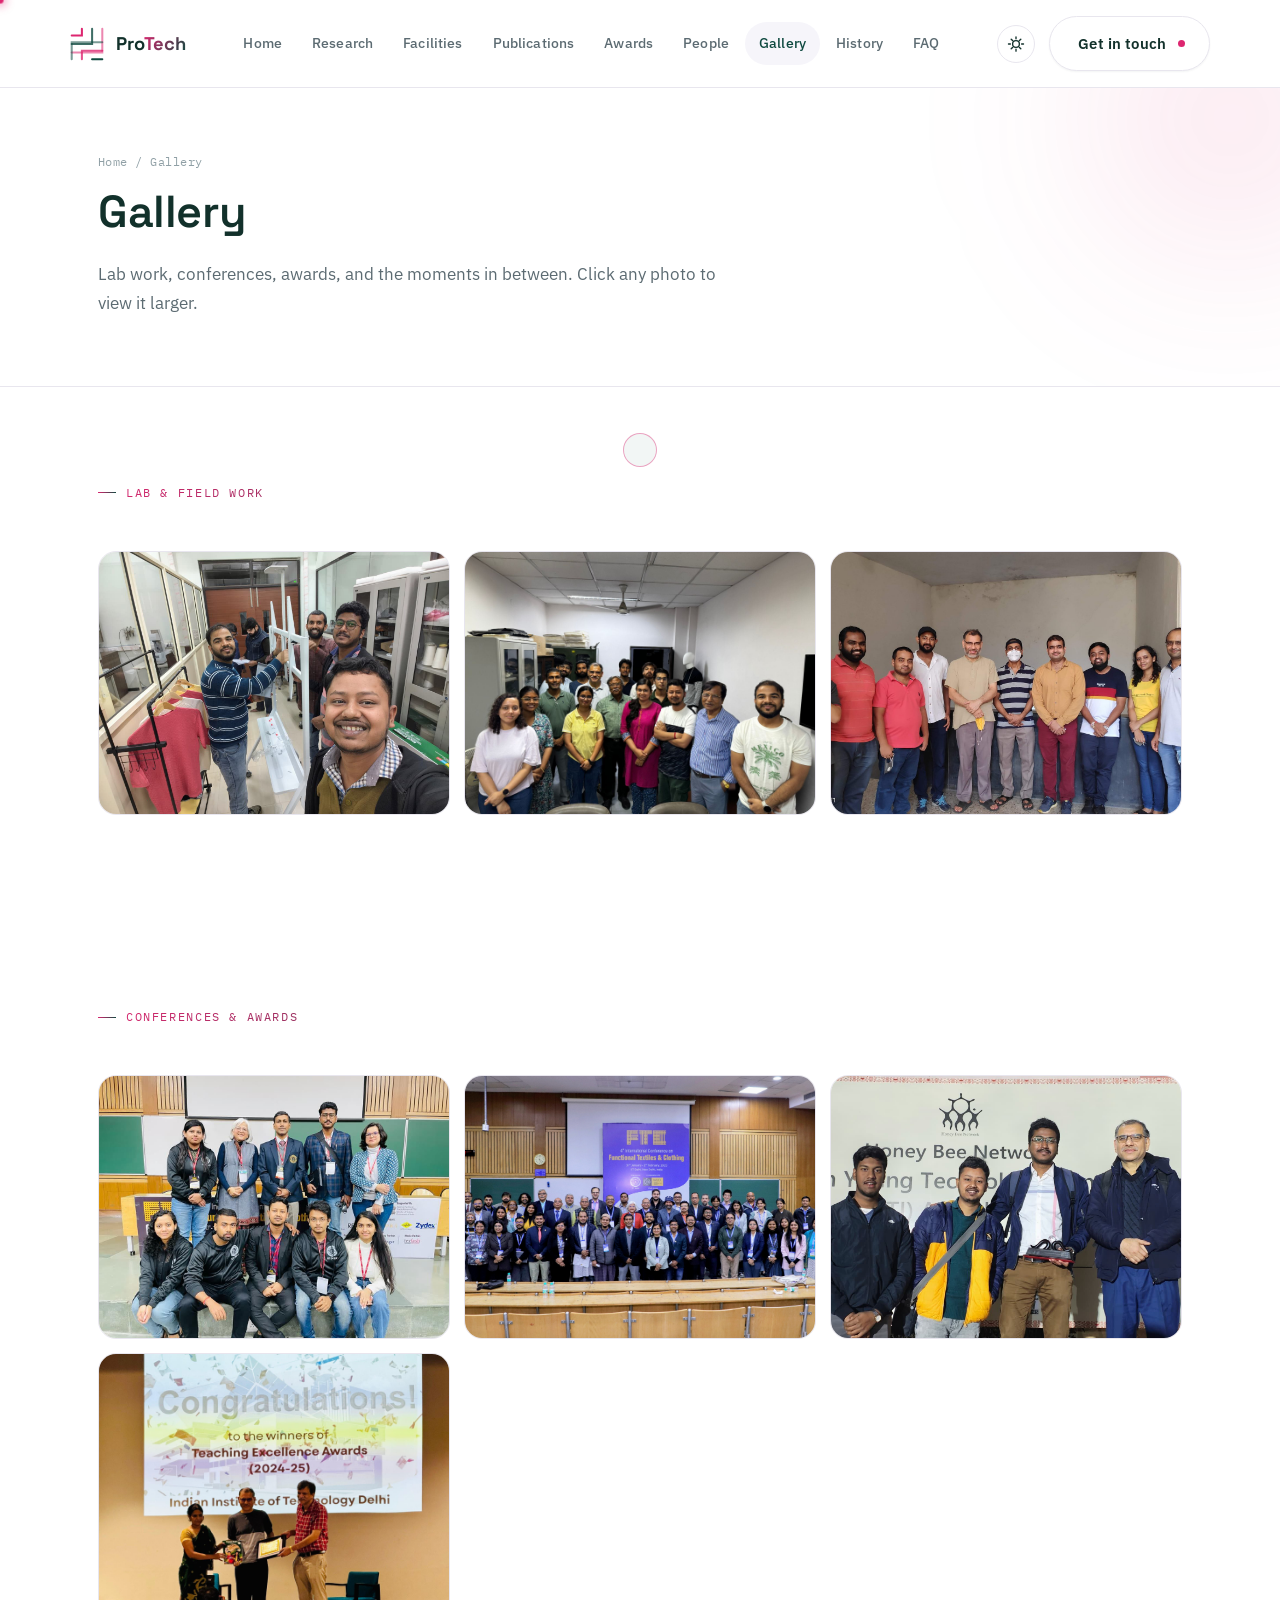
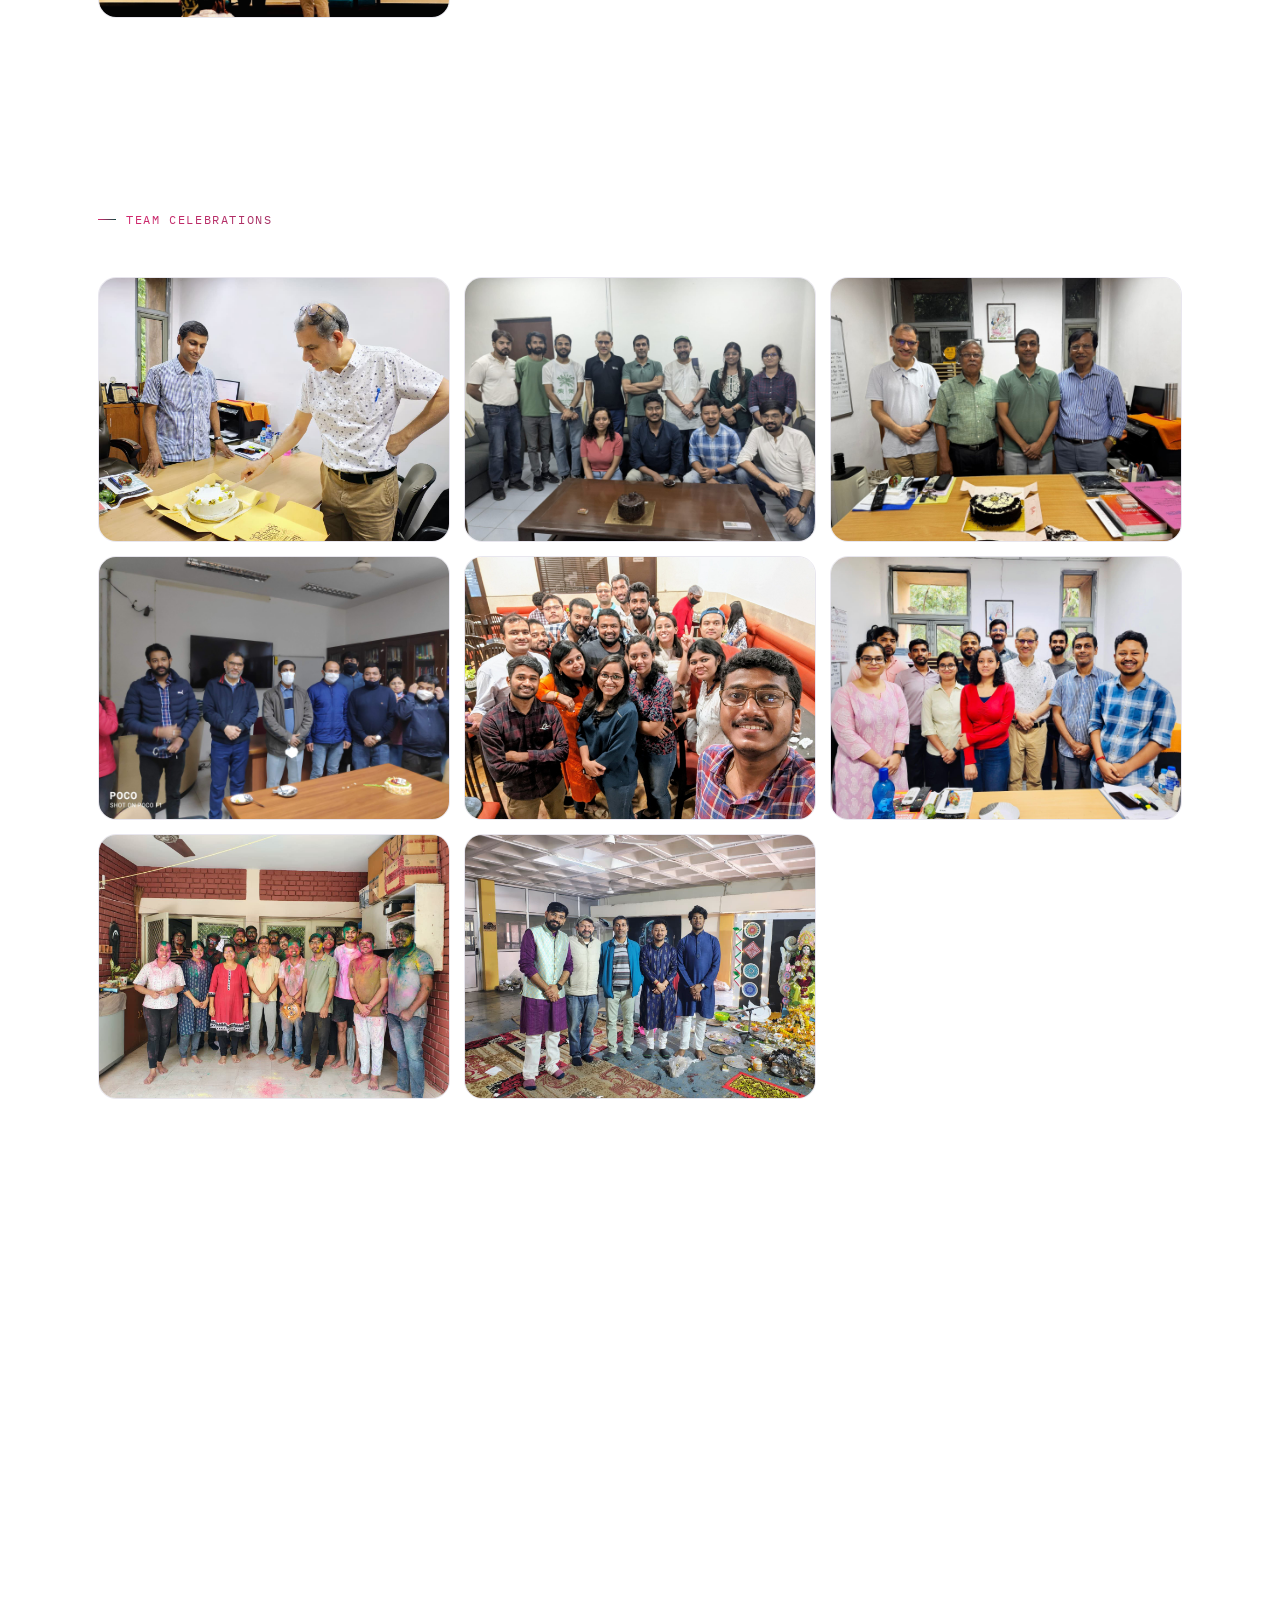
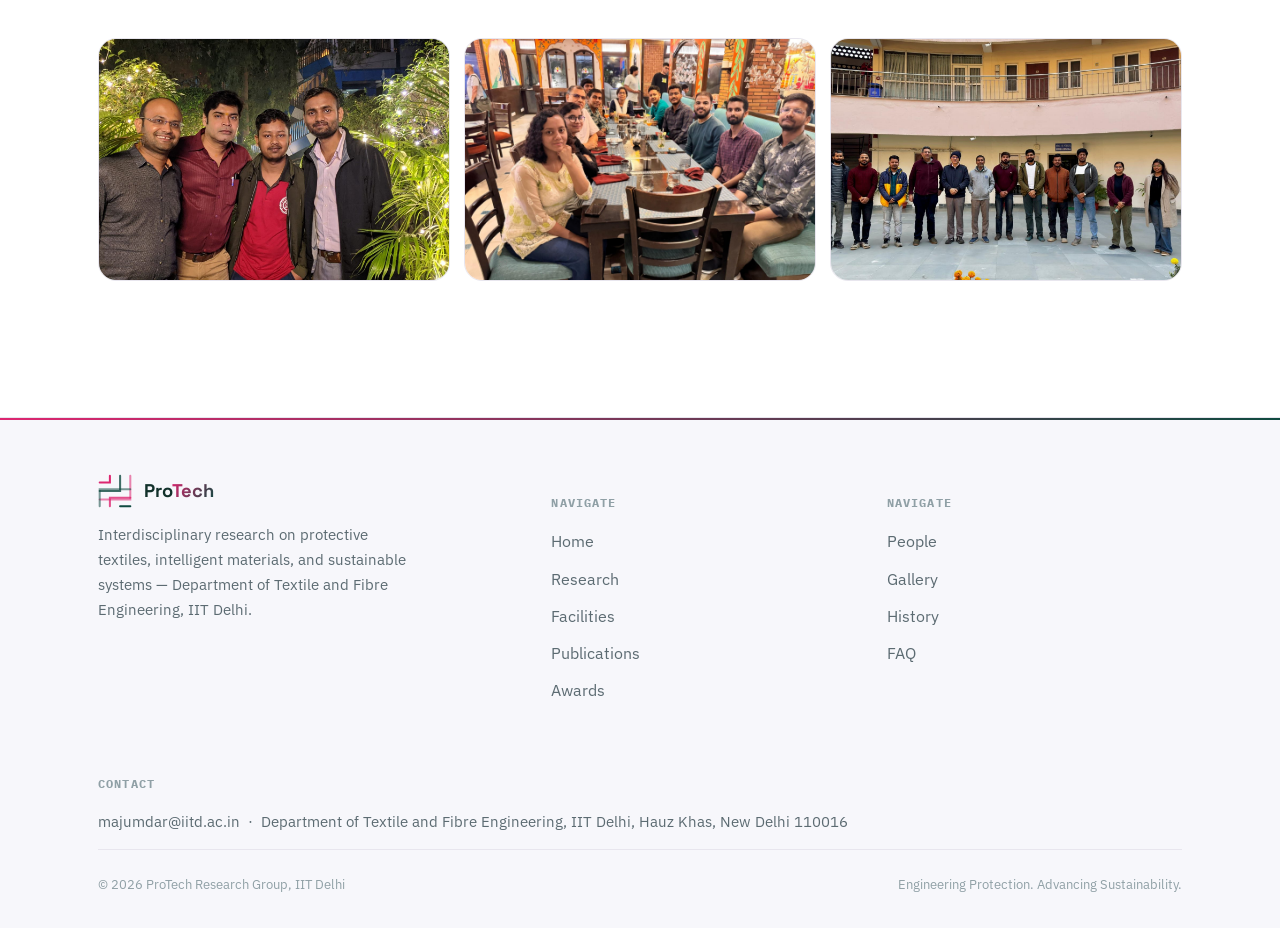
==== gallery.html @ e409298d "Add files via upload" ====
<!doctype html>
<html lang="en">
<head>
<meta charset="UTF-8">
<script>(function(){try{var t=localStorage.getItem("protech-theme")||"light";document.documentElement.setAttribute("data-theme",t);}catch(e){document.documentElement.setAttribute("data-theme","light");}})();</script>
<meta name="viewport" content="width=device-width, initial-scale=1.0">
<title>Gallery — ProTech | IIT Delhi</title>
<meta name="description" content="Photo gallery of the ProTech research group at IIT Delhi.">
<link rel="stylesheet" href="styles.css">
</head>
<body data-page="gallery">

<header class="site" id="site-header"></header>

<section class="page-hero">
  <div class="container">
    <div class="crumb"><a href="index.html">Home</a> / Gallery</div>
    <h1>Gallery</h1>
    <p>Lab work, conferences, awards, and the moments in between. Click any photo to view it larger.</p>
  </div>
</section>

<section>
  <div class="container">
    <div class="section-head"><div class="eyebrow">Lab &amp; field work</div></div>
    <div class="gallery-grid">
      <div class="media"><img src="images/gallery/lab-equipment-setup.jpg" alt="Group members setting up testing equipment in the lab"></div>
      <div class="media"><img src="images/gallery/lab-team-photo.jpg" alt="Team group photo in the lab, with a mannequin in the background"></div>
      <div class="media"><img src="images/gallery/lab-ppe-group.jpg" alt="Group photo wearing masks during a facility visit"></div>
    </div>
  </div>
</section>

<section class="on-canvas">
  <div class="container">
    <div class="section-head"><div class="eyebrow on-canvas">Conferences &amp; awards</div></div>
    <div class="gallery-grid">
      <div class="media"><img src="images/gallery/conference-group-1.jpg" alt="Group photo at an international textile conference"></div>
      <div class="media"><img src="images/gallery/FTC-2025-group.jpg" alt="Group photo at an FTC 2025 conference"></div>
      <div class="media"><img src="images/gallery/gyti-honeybee-award.jpg" alt="Team receiving the GYTI award at the Honey Bee Network ceremony"></div>
      <div class="media"><img src="images/gallery/teaching-excellence-award.jpg" alt="Prof. Majumdar receiving the IIT Delhi Teaching Excellence Award 2024-25"></div>
    </div>
  </div>
</section>

<section>
  <div class="container">
    <div class="section-head"><div class="eyebrow">Team celebrations</div></div>
    <div class="gallery-grid">
      <div class="media"><img src="images/gallery/cake-celebration-office-1.jpg" alt="Cake celebration in Prof. Majumdar's office"></div>
      <div class="media"><img src="images/gallery/cake-celebration-lounge.jpg" alt="Team cake celebration in the common room"></div>
      <div class="media"><img src="images/gallery/cake-celebration-senior-faculty.jpg" alt="Cake celebration with senior faculty"></div>
      <div class="media"><img src="images/gallery/celebration-masked-1.jpg" alt="Team celebration, group photo"></div>
      <div class="media"><img src="images/gallery/team-celebration-lounge-2.jpg" alt="Team group photo celebration"></div>
      <div class="media"><img src="images/gallery/team-office-group.jpg" alt="Team group photo in the office"></div>
      <div class="media"><img src="images/gallery/holi-celebration.jpg" alt="Team celebrating Holi together, covered in colours"></div>
      <div class="media"><img src="images/gallery/durga-puja-celebration.jpg" alt="Team at a Durga Puja celebration"></div>
    </div>
  </div>
</section>

<section class="on-canvas">
  <div class="container">
    <div class="section-head"><div class="eyebrow on-canvas">Outings &amp; team meals</div></div>
    <div class="gallery-grid">
      <div class="media"><img src="images/gallery/team-lunch-1.jpg" alt="Team lunch outing"></div>
      <div class="media"><img src="images/gallery/team-meal-guesthouse.jpg" alt="Team meal at a guesthouse dining hall"></div>
      <div class="media"><img src="images/gallery/team-dinner-outdoor-1.jpg" alt="Team members at an evening outing"></div>
      <div class="media"><img src="images/gallery/team-outing-garden.jpg" alt="Team members at an evening garden outing"></div>
      <div class="media"><img src="images/gallery/team-dinner-restaurant-2.jpg" alt="Team dinner at a restaurant"></div>
      <div class="media"><img src="images/gallery/team-guesthouse-group.jpg" alt="Team group photo at a guesthouse courtyard"></div>
    </div>
  </div>
</section>

<!--
  To add more photos: drop the file into images/gallery/, then add a new tile:
  <div class="media"><img src="images/gallery/your-filename.jpg" alt="Description"></div>
  Clicking any photo in the gallery grid opens a lightbox automatically.
-->

<footer class="site" id="site-footer"></footer>
<script src="script.js"></script>
</body>
</html>
---- styles.css ----
/* ============================================================
   ProTech — IIT Delhi Textile & Fibre Engineering
   Design system v4: light "biofarma-style" theme (default) with
   a toggleable dark "deep-tech" theme — same layout/markup,
   switched entirely through CSS custom properties keyed off
   [data-theme] on <html>. Class names/selectors are unchanged
   so every existing page keeps working.
   ============================================================ */

@import url('https://fonts.googleapis.com/css2?family=Space+Grotesk:wght@500;600;700&family=IBM+Plex+Sans:wght@400;500;600&family=IBM+Plex+Mono:wght@400;500&display=swap');

/* =========================================================
   LIGHT THEME (default) — Biofarma-inspired: white canvas,
   deep teal headings, magenta/pink accent, pastel tints
   ========================================================= */
:root, [data-theme="light"] {
  /* ---- Core backgrounds ---- */
  --void:        #ffffff;
  --panel:       #ffffff;
  --panel-2:     #f6f5fa;
  --canvas:      #ffffff;
  --canvas-2:    #f7f7fb;

  /* ---- Typography ---- */
  --canvas-ink:  #12312b;
  --ink:         #12312b;
  --ink-dim:     #5c6b72;
  --ink-dim-2:   #90a0a6;

  /* ---- Borders / dividers ---- */
  --line:        #e8e6ee;
  --line-canvas: #e8e6ee;

  /* ---- Brand colors ---- */
  --kevlar:      #dd2670;   /* signature magenta/pink */
  --kevlar-dim:  #b81558;
  --impact:      #0f4a40;   /* deep teal secondary */
  --impact-dim:  #0b352e;

  /* ---- Tertiary + pastel tints ---- */
  --blue:          #3b62a8;
  --blue-soft:     #e6eef8;
  --pink-soft:     #fbe4ec;
  --lavender-soft: #efe9f7;
  --mint-soft:     #e3f3ee;

  --success: #16a34a;
  --warning: #f59e0b;
  --danger:  #dc2626;

  /* ---- Gradients ---- */
  --grad: linear-gradient(120deg, #dd2670 0%, #0f4a40 100%);
  --grad-soft: linear-gradient(120deg, rgba(221,38,112,.08), rgba(15,74,64,.08));

  /* ---- Shadows ---- */
  --shadow-sm: 0 1px 2px rgba(18, 49, 43, 0.05);
  --shadow-md: 0 8px 24px rgba(18, 49, 43, 0.08);
  --shadow-lg: 0 20px 50px rgba(18, 49, 43, 0.10);
  --shadow-brand: 0 12px 30px rgba(221, 38, 112, 0.18);

  /* ---- Header ---- */
  --header-bg: rgba(255,255,255,.82);
  --header-bg-scrolled: rgba(255,255,255,.97);
  --header-shadow-scrolled: var(--shadow-md);

  /* ---- Ambient hero blobs ---- */
  --blob-1: rgba(221,38,112,.14);
  --blob-2: rgba(59,98,168,.12);
  --blob-opacity: 1;

  /* ---- Pointer follower ---- */
  --cursor-glow: rgba(221,38,112,.55);
  --cursor-ring-border: rgba(221,38,112,.4);
  --cursor-ring-bg: rgba(15,74,64,.05);
  --cursor-ring-hover-bg: rgba(221,38,112,.08);

  /* ---- Buttons ---- */
  --btn-bg: #ffffff;
  --btn-dot-display: block;
  --btn-primary-bg: #ffffff;
  --btn-primary-color: var(--ink);
  --btn-primary-shadow: var(--shadow-sm);
  --btn-primary-hover-shadow: var(--shadow-brand);
  --btn-ghost-bg: #ffffff;
  --btn-ghost-hover-bg: var(--pink-soft);

  /* ---- Stat strip ---- */
  --stat-strip-bg: var(--canvas-2);
  --stat-strip-gap: 18px;

  /* ---- Video / photo scrims (kept legible in both themes) ---- */
  --scrim: rgba(18,49,43,.28);
  --scrim-hover: rgba(18,49,43,.42);
  --scrim-strong: rgba(10,20,18,.9);
  --scrim-counter: rgba(18,49,43,.72);

  /* ---- Type ---- */
  --display: 'Space Grotesk', sans-serif;
  --body: 'IBM Plex Sans', sans-serif;
  --mono: 'IBM Plex Mono', monospace;

  --container: 1140px;
}

/* =========================================================
   DARK THEME — deep-tech: navy canvas, cyan → blue gradient
   ========================================================= */
[data-theme="dark"] {
  --void:        #060b17;
  --panel:       #0e1626;
  --panel-2:     #16213a;
  --canvas:      #0e1626;
  --canvas-2:    #16213a;

  --canvas-ink:  #eef3fb;
  --ink:         #eef3fb;
  --ink-dim:     #9fb0cf;
  --ink-dim-2:   #6d7d9c;

  --line:        #1c2740;
  --line-canvas: #1c2740;

  --kevlar:      #22d3ee;
  --kevlar-dim:  #0ea5b8;
  --impact:      #5b8cff;
  --impact-dim:  #3563e0;

  --blue:          #5b8cff;
  --blue-soft:     #16213a;
  --pink-soft:     #16213a;
  --lavender-soft: #16213a;
  --mint-soft:     #16213a;

  --grad: linear-gradient(120deg, #22d3ee 0%, #5b8cff 100%);
  --grad-soft: linear-gradient(120deg, rgba(34,211,238,.16), rgba(91,140,255,.16));

  --shadow-sm: 0 1px 2px rgba(0,0,0,.35);
  --shadow-md: 0 8px 24px -4px rgba(0,0,0,.5);
  --shadow-lg: 0 20px 40px -16px rgba(0,0,0,.6);
  --shadow-brand: 0 12px 30px -6px rgba(91,140,255,.5);

  --header-bg: rgba(6,11,23,.72);
  --header-bg-scrolled: rgba(6,11,23,.92);
  --header-shadow-scrolled: 0 8px 30px -12px rgba(0,0,0,.5);

  --blob-1: rgba(34,211,238,.55);
  --blob-2: rgba(91,140,255,.45);
  --blob-opacity: .55;

  --cursor-glow: rgba(34,211,238,.7);
  --cursor-ring-border: rgba(34,211,238,.55);
  --cursor-ring-bg: rgba(91,140,255,.06);
  --cursor-ring-hover-bg: rgba(34,211,238,.12);

  --btn-bg: rgba(255,255,255,.02);
  --btn-dot-display: none;
  --btn-primary-bg: var(--grad);
  --btn-primary-color: #04121a;
  --btn-primary-shadow: 0 8px 24px -8px rgba(34,211,238,.55);
  --btn-primary-hover-shadow: 0 12px 30px -6px rgba(91,140,255,.65);
  --btn-ghost-bg: rgba(255,255,255,.02);
  --btn-ghost-hover-bg: rgba(34,211,238,.06);

  --stat-strip-bg: linear-gradient(90deg, var(--void), var(--panel), var(--void));
  --stat-strip-gap: 56px;

  --scrim: rgba(6,11,23,.32);
  --scrim-hover: rgba(6,11,23,.48);
  --scrim-strong: rgba(3,6,14,.9);
  --scrim-counter: rgba(6,11,23,.72);
}

*,*::before,*::after{ box-sizing: border-box; }
html{ scroll-behavior: smooth; overflow-x: hidden; }
body{
  margin:0;
  background: var(--void);
  color: var(--ink-dim);
  font-family: var(--body);
  font-size: 16px;
  line-height: 1.7;
  -webkit-font-smoothing: antialiased;
  transition: background .3s ease, color .3s ease;
  overflow-x: hidden;
  width: 100%;
}
body.has-cursor, body.has-cursor a, body.has-cursor button, body.has-cursor .accordion-btn, body.has-cursor .research-card-head{ cursor:none; }
img{ max-width:100%; display:block; }
a{ color: inherit; text-decoration: none; }
ul{ margin:0; padding:0; list-style:none; }
h1,h2,h3,h4{
  font-family: var(--display);
  font-weight: 600;
  line-height: 1.15;
  margin: 0 0 .5em;
  letter-spacing: -0.01em;
  color: var(--ink);
}
p{ margin: 0 0 1em; }
.container{
  max-width: var(--container);
  margin: 0 auto;
  padding: 0 28px;
  position: relative;
}
:focus-visible{
  outline: 2px solid var(--kevlar);
  outline-offset: 3px;
}
@media (prefers-reduced-motion: reduce){
  *{ animation-duration: .001ms !important; animation-iteration-count: 1 !important; transition-duration: .001ms !important; scroll-behavior:auto !important; }
}

/* ============================================================
   Theme toggle button
   ============================================================ */
.theme-toggle{
  width:38px; height:38px; border-radius:50%;
  border:1px solid var(--line); background: var(--btn-bg); color: var(--ink);
  display:flex; align-items:center; justify-content:center; cursor:pointer; flex-shrink:0;
  transition: border-color .2s ease, background .2s ease, transform .2s ease;
}
.theme-toggle:hover{ border-color: var(--kevlar-dim); transform: translateY(-2px); }
.theme-toggle .icon-moon{ display:none; }
.theme-toggle .icon-sun{ display:block; }
[data-theme="dark"] .theme-toggle .icon-sun{ display:none; }
[data-theme="dark"] .theme-toggle .icon-moon{ display:block; color: var(--kevlar); }

/* ============================================================
   Ambient background blobs — soft blurred color spots, scattered
   low-opacity behind content (used as a generic helper class)
   ============================================================ */
.bg-blobs{ position:absolute; inset:0; overflow:hidden; z-index:-1; pointer-events:none; }
.bg-blobs::before, .bg-blobs::after{
  content:""; position:absolute; border-radius:50%; filter: blur(70px);
}
.bg-blobs::before{
  width:420px; height:420px; bottom:-160px; right:-120px;
  background: radial-gradient(circle, var(--blob-1), transparent 70%);
}
.bg-blobs::after{
  width:380px; height:380px; bottom:-120px; right:220px;
  background: radial-gradient(circle, var(--blob-2), transparent 70%);
}

/* ============================================================
   Pointer follower (desktop only — added via JS body.has-cursor)
   ============================================================ */
.cursor-dot, .cursor-ring{
  position: fixed; top:0; left:0; z-index: 9999;
  pointer-events:none;
  border-radius:50%;
  transform: translate(-50%,-50%);
  will-change: transform;
}
.cursor-dot{
  width:7px; height:7px;
  background: var(--kevlar);
  box-shadow: 0 0 10px 2px var(--cursor-glow);
  transition: opacity .2s ease, background .2s ease;
}
.cursor-ring{
  width:34px; height:34px;
  border: 1.5px solid var(--cursor-ring-border);
  background: var(--cursor-ring-bg);
  transition: width .22s ease, height .22s ease, border-color .22s ease, background .22s ease, opacity .2s ease;
}
.cursor-ring.hovering{
  width:56px; height:56px;
  border-color: var(--impact);
  background: var(--cursor-ring-hover-bg);
}
.cursor-dot.hidden, .cursor-ring.hidden{ opacity:0; }

/* ============================================================
   Scroll reveal (elements get .reveal via JS, .in-view on
   intersect)
   ============================================================ */
.reveal{
  opacity:0;
  transform: translateY(22px);
  transition: opacity .7s cubic-bezier(.2,.7,.2,1), transform .7s cubic-bezier(.2,.7,.2,1);
}
.reveal.in-view{ opacity:1; transform: translateY(0); }
.reveal:nth-child(2){ transition-delay: .06s; }
.reveal:nth-child(3){ transition-delay: .12s; }
.reveal:nth-child(4){ transition-delay: .18s; }
.reveal:nth-child(5){ transition-delay: .24s; }
.reveal:nth-child(6){ transition-delay: .3s; }

/* ---- eyebrow / mono labels + gradient accent text ---- */
.eyebrow{
  font-family: var(--mono);
  font-size: .72rem;
  letter-spacing: .14em;
  text-transform: uppercase;
  background: var(--grad);
  -webkit-background-clip: text;
  background-clip: text;
  color: transparent;
  display:flex;
  align-items:center;
  gap:10px;
  margin-bottom: 14px;
}
.eyebrow::before{
  content:"";
  width: 18px; height: 1px;
  background: var(--grad);
  display:inline-block;
}
.eyebrow.on-canvas{ background: var(--grad); -webkit-background-clip:text; background-clip:text; color:transparent; }

section{ padding: 96px 0; position:relative; }
@media (max-width: 720px){ section{ padding: 64px 0; } }

.section-head{ max-width: 640px; margin-bottom: 48px; }
.section-head h2{ font-size: clamp(1.7rem, 3.2vw, 2.5rem); }
.section-head p{ color: var(--ink-dim); font-size: 1.05rem; }
.on-canvas .section-head p{ color: var(--ink-dim); }

/* ---- Buttons ---- */
.btn{
  font-family: var(--body);
  font-weight: 600;
  font-size: .92rem;
  letter-spacing: .01em;
  padding: 14px 24px 14px 28px;
  border-radius: 999px;
  display:inline-flex;
  align-items:center;
  gap:12px;
  border: 1px solid var(--line);
  cursor:pointer;
  background: var(--btn-bg);
  color: var(--ink);
  box-shadow: var(--shadow-sm);
  transition: transform .2s ease, box-shadow .2s ease, background .2s ease, border-color .2s ease;
}
.btn::after{
  content:"";
  width:7px; height:7px; border-radius:50%;
  background: var(--kevlar);
  flex-shrink:0;
  display: var(--btn-dot-display);
}
.btn:hover{ transform: translateY(-2px); box-shadow: var(--shadow-md); border-color: var(--kevlar-dim); }
.btn-primary{ background: var(--btn-primary-bg); color: var(--btn-primary-color); box-shadow: var(--btn-primary-shadow); }
.btn-primary:hover{ box-shadow: var(--btn-primary-hover-shadow); }
.btn-ghost{ border-color: var(--line); color: var(--ink); background: var(--btn-ghost-bg); }
.btn-ghost:hover{ border-color: var(--kevlar); background: var(--btn-ghost-hover-bg); }
.btn-ghost::after{ background: var(--impact); }
.on-canvas .btn-ghost{ border-color: var(--line-canvas); color: var(--canvas-ink); background: var(--panel); }

/* ============================================================
   Woven interlace motif (signature element)
   ============================================================ */
.weave-divider{
  width:100%; height: 22px;
  overflow:hidden;
}
.weave-divider svg{ width:100%; height:100%; display:block; }

.weave-mark{ width: 34px; height: 34px; flex-shrink:0; }

@keyframes weave-in{
  from{ stroke-dashoffset: 60; opacity:0; }
  to{ stroke-dashoffset: 0; opacity:1; }
}
.hero-weave path{
  stroke-dasharray: 60;
  animation: weave-in 1.4s ease forwards;
}
.hero-weave path:nth-child(odd){ animation-delay: .05s; }
.hero-weave path:nth-child(3n){ animation-delay: .25s; }
.hero-weave path:nth-child(4n){ animation-delay: .4s; }

/* ============================================================
   Header / Nav
   ============================================================ */
header.site{
  position: sticky; top:0; z-index: 100;
  background: var(--header-bg);
  backdrop-filter: blur(14px);
  border-bottom: 1px solid var(--line);
  transition: background .25s ease, box-shadow .25s ease;
}
header.site.scrolled{ background: var(--header-bg-scrolled); box-shadow: var(--header-shadow-scrolled); }
.nav-row{
  display:flex; align-items:center; justify-content:space-between;
  padding: 16px 0;
  gap: 16px;
}
.brand{ display:flex; align-items:center; gap:12px; }
.brand-word{ font-family: var(--display); font-weight:700; font-size:1.15rem; letter-spacing:-0.01em; color: var(--ink); }
.brand-word span{ background: var(--grad); -webkit-background-clip:text; background-clip:text; color:transparent; }

nav.primary{ display:flex; align-items:center; gap: 4px; }
nav.primary > ul{ display:flex; align-items:center; gap: 2px; }
nav.primary a.top-link{
  font-family: var(--body);
  font-weight: 500;
  font-size: .88rem;
  letter-spacing:.01em;
  padding: 10px 14px;
  color: var(--ink-dim);
  border-radius: 999px;
  transition: color .15s ease, background .15s ease;
  display:block;
}
nav.primary a.top-link:hover, nav.primary li.active > a.top-link{ color: var(--impact); background: var(--panel-2); }

li.has-drop{ position:relative; }
.drop{
  position:absolute; top: calc(100% + 8px); left:0;
  min-width: 220px;
  background: var(--panel);
  border: 1px solid var(--line);
  border-radius: 14px;
  padding: 8px;
  opacity:0; visibility:hidden; transform: translateY(6px);
  transition: all .18s ease;
  box-shadow: var(--shadow-lg);
}
li.has-drop:hover .drop, li.has-drop:focus-within .drop{ opacity:1; visibility:visible; transform:translateY(0); }
.drop a{ display:block; padding: 10px 12px; border-radius:8px; font-size:.88rem; color: var(--ink-dim); }
.drop a:hover{ background: var(--panel-2); color: var(--impact); }

.nav-cta{ display:flex; align-items:center; gap:14px; }
.menu-toggle{ display:none; background:none; border:none; color:var(--ink); cursor:pointer; padding:8px; }

@media (max-width: 900px){
  nav.primary{ position: fixed; top: 64px; left:0; right:0; height: calc(100vh - 64px); height: calc(100dvh - 64px); background: var(--void); flex-direction:column; align-items:stretch; padding: 20px; transform: translateX(100%); transition: transform .25s ease; overflow-y:auto; z-index: 90; }
  nav.primary.open{ transform: translateX(0); }
  nav.primary > ul{ flex-direction:column; align-items:stretch; gap:0; }
  nav.primary a.top-link{ padding: 16px 6px; font-size: 1rem; border-bottom: 1px solid var(--line); border-radius:0; }
  .drop{ position:static; opacity:1; visibility:visible; transform:none; display:none; border:none; background:none; padding: 0 0 0 16px; box-shadow:none; }
  li.has-drop.open .drop{ display:block; }
  .menu-toggle{ display:block; }
  .nav-cta .btn-ghost{ display:none; }
}

/* ============================================================
   Hero
   ============================================================ */
.hero{
  position:relative;
  padding: 100px 0 110px;
  border-bottom: 1px solid var(--line);
  overflow:hidden;
  isolation: isolate;
}
.hero::before, .hero::after{
  content:"";
  position:absolute;
  border-radius:50%;
  filter: blur(90px);
  z-index:-1;
  opacity: var(--blob-opacity);
}
.hero::before{
  width:520px; height:520px; top:-220px; right:-120px;
  background: radial-gradient(circle, var(--blob-1), transparent 70%);
}
.hero::after{
  width:460px; height:460px; bottom:-260px; left:-140px;
  background: radial-gradient(circle, var(--blob-2), transparent 70%);
}
.hero-bg{
  position:absolute; inset:0;
  opacity:.18;
  pointer-events:none;
}
.hero-inner{ position:relative; max-width: 760px; }
.hero h1{ font-size: clamp(2.3rem, 5.4vw, 3.8rem); margin-bottom:.4em; color: var(--ink); }
.hero h1 em{
  font-style:normal;
  background: var(--grad);
  -webkit-background-clip:text; background-clip:text; color:transparent;
}
.hero p.lede{ font-size: 1.2rem; color: var(--ink-dim); max-width: 560px; }
.hero-cta{ display:flex; gap:14px; margin-top: 32px; flex-wrap:wrap; }

.page-hero{ padding: 64px 0 52px; border-bottom:1px solid var(--line); position:relative; overflow:hidden; isolation:isolate; }
.page-hero::before{
  content:""; position:absolute; top:-180px; right:-160px; width:420px; height:420px; border-radius:50%;
  background: radial-gradient(circle, var(--blob-1), transparent 70%); filter: blur(80px); z-index:-1; opacity: var(--blob-opacity);
}
.page-hero h1{ font-size: clamp(1.9rem, 4vw, 2.8rem); }
.page-hero p{ color:var(--ink-dim); max-width:640px; font-size:1.05rem; }
.crumb{ font-family:var(--mono); font-size:.75rem; color:var(--ink-dim-2); letter-spacing:.04em; margin-bottom:14px; }
.crumb a:hover{ color: var(--kevlar); }

/* ============================================================
   Cards / grids
   ============================================================ */
.grid{ display:grid; gap: 22px; }
.grid.cols-2{ grid-template-columns: repeat(2,1fr); }
.grid.cols-3{ grid-template-columns: repeat(3,1fr); }
.grid.cols-4{ grid-template-columns: repeat(4,1fr); }
@media (max-width: 900px){ .grid.cols-3, .grid.cols-4{ grid-template-columns: repeat(2,1fr); } }
@media (max-width: 620px){ .grid.cols-2, .grid.cols-3, .grid.cols-4{ grid-template-columns: 1fr; } }

.card{
  background: var(--panel);
  border: 1px solid var(--line);
  border-radius: 18px;
  padding: 28px;
  box-shadow: var(--shadow-sm);
  transition: border-color .25s ease, transform .25s ease, box-shadow .25s ease, background .3s ease;
}
.card:hover{ border-color: var(--kevlar-dim); transform: translateY(-4px); box-shadow: var(--shadow-lg); }
.card h3{ font-size:1.15rem; margin-bottom:10px; }
.card p{ color: var(--ink-dim); font-size: .95rem; margin-bottom:0; }
.card .tag{ font-family:var(--mono); font-size:.68rem; letter-spacing:.08em; color:var(--impact); text-transform:uppercase; margin-bottom:10px; display:block; }

/* soft pastel tint variety across repeating card grids (light theme only) */
[data-theme="light"] .grid .card:nth-child(3n+1), [data-theme="light"] .research-grid .research-card:nth-child(3n+1){ background: var(--pink-soft); border-color: transparent; }
[data-theme="light"] .grid .card:nth-child(3n+2), [data-theme="light"] .research-grid .research-card:nth-child(3n+2){ background: var(--blue-soft); border-color: transparent; }
[data-theme="light"] .grid .card:nth-child(3n+3), [data-theme="light"] .research-grid .research-card:nth-child(3n+3){ background: var(--lavender-soft); border-color: transparent; }
[data-theme="dark"] .grid .card, [data-theme="dark"] .research-grid .research-card{ background: linear-gradient(180deg, var(--panel), var(--panel-2)); }

/* research domain card link */
a.card{ display:block; }

.facility-card{ text-align:center; padding: 18px; }
.facility-card h3{ font-size:.95rem; margin:0; }
.facility-photo{
  aspect-ratio: 4/3; border-radius:14px; overflow:hidden; margin-bottom:14px;
  background:#fff; display:flex; align-items:center; justify-content:center;
}
.facility-photo img{ width:100%; height:100%; object-fit:contain; }

/* ---- media placeholder (for photos/schematics to be added) ---- */
.media{
  border-radius: 18px;
  overflow:hidden;
  border: 1px solid var(--line);
  background: var(--panel);
}
.media img{ width:100%; height:100%; object-fit:cover; }

/* ---- constrained diagrams/schematics ---- */
.media-diagram{
  border-radius: 18px;
  border: 1px solid var(--line);
  background: var(--panel);
  overflow:hidden;
  display:flex;
  align-items:center;
  justify-content:center;
  padding: 18px;
  max-height: 460px;
}
.on-canvas .media-diagram{ background: var(--panel); border-color: var(--line-canvas); }
.media-diagram img{ width:auto; height:auto; max-width:100%; max-height:420px; object-fit:contain; display:block; }
@media (max-width:720px){
  .media-diagram{ max-height: 320px; }
  .media-diagram img{ max-height: 280px; }
}
.media-placeholder{
  aspect-ratio: 4/3;
  display:flex; flex-direction:column; align-items:center; justify-content:center;
  gap:10px;
  border: 1.5px dashed var(--line);
  border-radius:18px;
  background: repeating-linear-gradient(135deg, var(--panel), var(--panel) 10px, var(--panel-2) 10px, var(--panel-2) 11px);
  color: var(--ink-dim-2);
  font-family: var(--mono);
  font-size: .74rem;
  text-align:center;
  padding: 20px;
  letter-spacing:.02em;
}
.media-placeholder svg{ width:28px; height:28px; opacity:.6; }
.on-canvas .media-placeholder{ border-color: var(--line-canvas); background: repeating-linear-gradient(135deg, var(--canvas-2), var(--canvas-2) 10px, var(--canvas) 10px, var(--canvas) 11px); color:var(--ink-dim-2); }

/* ============================================================
   Spec sheet blocks
   ============================================================ */
.spec-grid{ display:grid; grid-template-columns: 1.1fr .9fr; gap: 48px; align-items:start; }
@media (max-width: 900px){ .spec-grid{ grid-template-columns:1fr; } }
.spec-block{ margin-bottom: 26px; }
.spec-block h4{
  font-family:var(--mono); font-size:.75rem; letter-spacing:.1em; text-transform:uppercase;
  color: var(--impact); margin-bottom:12px;
}
.spec-block ul li{
  position:relative; padding-left:18px; margin-bottom:8px; color:var(--ink-dim); font-size:.95rem;
}
.spec-block ul li::before{
  content:""; position:absolute; left:0; top:.65em; width:6px; height:6px; background:var(--kevlar); border-radius:50%;
}

.stat-row{ display:grid; grid-template-columns: repeat(3,1fr); gap:18px; margin: 28px 0; }
@media (max-width:620px){ .stat-row{ grid-template-columns: 1fr 1fr; } }
.stat{ border-left: 2px solid var(--kevlar); padding-left:14px; }
.stat .num{ font-family:var(--mono); font-size:1.5rem; color:var(--ink); display:block; }
.stat .lbl{ font-size:.78rem; color:var(--ink-dim-2); }
.on-canvas .stat .num{ color: var(--canvas-ink); }
.on-canvas .stat .lbl{ color:var(--ink-dim); }

/* ============================================================
   Tables (publications / specs on canvas pages)
   ============================================================ */
.on-canvas{ background: var(--canvas); color: var(--canvas-ink); }
.on-canvas .ink-dim, .on-canvas p{ color: var(--ink-dim); }
.on-canvas .card{ background: var(--panel); border-color: var(--line-canvas); }
.on-canvas .card:hover{ border-color: var(--kevlar-dim); box-shadow: var(--shadow-lg); }
.on-canvas .card p{ color: var(--ink-dim); }

.pub-group{ margin-bottom: 42px; }
.pub-group h3{ font-size:1.2rem; display:flex; align-items:baseline; gap:10px; }
.pub-group h3 .count{ font-family:var(--mono); font-size:.75rem; color: var(--kevlar-dim); font-weight:400; }
.pub-list li{
  padding: 14px 0; border-bottom:1px solid var(--line-canvas); font-size:.94rem; line-height:1.55;
}
.pub-list li .authors{ font-weight:500; }
.pub-list li .venue{ font-family:var(--mono); font-size:.82rem; color: var(--ink-dim-2); }

/* accordion (FAQ / publication groups on mobile) */
.accordion-item{ border-bottom:1px solid var(--line); }
.accordion-btn{
  width:100%; text-align:left; background:none; border:none; color:inherit; cursor:pointer;
  padding: 22px 0; display:flex; justify-content:space-between; align-items:center; gap:20px;
  font-family:var(--display); font-size:1.05rem; font-weight:600;
}
.on-canvas .accordion-item{ border-color: var(--line-canvas); }
.accordion-icon{ width:18px; height:18px; flex-shrink:0; transition: transform .2s ease; }
.accordion-item.open .accordion-icon{ transform: rotate(45deg); }
.accordion-panel{ max-height:0; overflow:hidden; transition: max-height .25s ease; }
.accordion-panel > div{ padding-bottom:22px; color:var(--ink-dim); }
.on-canvas .accordion-panel > div{ color: var(--ink-dim); }

/* ============================================================
   People
   ============================================================ */
.person{ display:flex; gap:18px; align-items:flex-start; }
.person .avatar{ width:64px; height:64px; border-radius:50%; flex-shrink:0; object-fit:cover; }

.person-card{
  background: var(--panel); border:1px solid var(--line); border-radius:18px;
  padding: 24px 20px; text-align:center; box-shadow: var(--shadow-sm);
  transition:border-color .25s ease, transform .25s ease, box-shadow .25s ease, background .3s ease;
}
[data-theme="dark"] .person-card{ background: linear-gradient(180deg, var(--panel), var(--panel-2)); }
.person-card:hover{ border-color:var(--kevlar-dim); transform:translateY(-4px); box-shadow: var(--shadow-lg); }
.person-card .avatar-lg{
  width:78px; height:78px; border-radius:50%; object-fit:cover; margin:0 auto 14px; display:block;
  border: 2px solid var(--line);
}
.person-card h3{ font-size:1rem; margin-bottom:4px; }
.person-card p{ color:var(--ink-dim); font-size:.88rem; margin-bottom:0; }
.on-canvas .person-card{ background: var(--panel); border-color: var(--line-canvas); }
.on-canvas .person-card .avatar-lg{ border-color: var(--line-canvas); }
.on-canvas .person-card p{ color:var(--ink-dim); }
.person h4{ font-size:1rem; margin-bottom:2px; }
.person .role{ font-size:.85rem; color: var(--impact); margin-bottom:6px; }
.person .meta{ font-size:.85rem; color: var(--ink-dim); }

.people-row{ display:flex; flex-wrap:wrap; gap: 10px 22px; }
.people-row .chip{
  display:flex; align-items:center; gap:10px;
  background:var(--panel); border:1px solid var(--line); border-radius:24px; padding:8px 16px 8px 8px;
  font-size:.88rem;
}
.people-row .chip .dot{ width:30px;height:30px;border-radius:50%; background: var(--kevlar); display:flex; align-items:center; justify-content:center; font-family:var(--mono); font-size:.7rem; color:#fff; font-weight:600; }

/* ============================================================
   Gallery
   ============================================================ */
.gallery-grid{ display:grid; grid-template-columns: repeat(3,1fr); gap:14px; }
@media (max-width:800px){ .gallery-grid{ grid-template-columns: repeat(2,1fr);} }
@media (max-width:500px){ .gallery-grid{ grid-template-columns: 1fr;} }
.gallery-empty{
  text-align:center; padding: 60px 24px; border:1.5px dashed var(--line); border-radius:18px;
}
.gallery-empty h3{ margin-bottom:8px; }
.gallery-empty p{ color:var(--ink-dim); max-width:420px; margin:0 auto 20px; }

/* ============================================================
   Timeline (History)
   ============================================================ */
.timeline{ position:relative; padding-left: 32px; }
.timeline::before{ content:""; position:absolute; left:6px; top:6px; bottom:6px; width:1px; background: var(--line-canvas); }
.tl-item{ position:relative; padding-bottom: 36px; }
.tl-item::before{ content:""; position:absolute; left:-32px; top:4px; width:11px; height:11px; border-radius:50%; background:var(--kevlar); }
.tl-item .yr{ font-family:var(--mono); font-size:.8rem; color: var(--kevlar-dim); display:block; margin-bottom:4px; }

/* ============================================================
   Footer
   ============================================================ */
footer.site{ border-top:1px solid var(--line); padding: 56px 0 32px; margin-top: 40px; position:relative; overflow:hidden; background: var(--canvas-2); }
footer.site::before{
  content:""; position:absolute; top:0; left:0; right:0; height:2px; background: var(--grad);
}
.footer-grid{ display:grid; grid-template-columns: 1.4fr 1fr 1fr; gap: 40px; margin-bottom:40px; }
@media (max-width:720px){ .footer-grid{ grid-template-columns:1fr; gap:28px; } }
.footer-grid h5{ font-family:var(--mono); font-size:.72rem; letter-spacing:.1em; text-transform:uppercase; color:var(--ink-dim-2); margin-bottom:16px; }
.footer-grid ul li{ margin-bottom:10px; }
.footer-grid a:hover{ color: var(--kevlar); }
.footer-grid p{ color:var(--ink-dim); font-size:.92rem; max-width:320px; }
.footer-bottom{ display:flex; justify-content:space-between; align-items:center; padding-top:24px; border-top:1px solid var(--line); font-size:.82rem; color:var(--ink-dim-2); flex-wrap:wrap; gap:10px; }

/* ============================================================
   Carousel (Awards page — ceremony/award photos)
   ============================================================ */
.carousel{ position:relative; max-width:640px; margin:0 auto; }
.carousel-viewport{ overflow:hidden; border-radius:18px; border:1px solid var(--line-canvas); background: var(--panel); }
.carousel-track{ display:flex; transition:transform .45s cubic-bezier(.65,0,.35,1); }
.carousel-slide{ flex:0 0 100%; min-width:0; }
.carousel-slide img{ width:100%; aspect-ratio:4/3; object-fit:cover; display:block; background:var(--panel-2); }
.carousel-caption{ padding:16px 22px; font-size:.92rem; color:var(--ink-dim); background: var(--panel); border-top:1px solid var(--line-canvas); min-height:52px; }
.carousel-caption strong{ color:var(--canvas-ink); }
.carousel-btn{
  position:absolute; top:38%; transform:translateY(-50%);
  background: var(--panel); border:1px solid var(--line-canvas); width:38px; height:38px; border-radius:50%;
  display:flex; align-items:center; justify-content:center; cursor:pointer; box-shadow: var(--shadow-md);
  transition: transform .15s ease;
}
.carousel-btn:hover{ transform:translateY(-50%) scale(1.08); }
.carousel-btn.prev{ left:-19px; } .carousel-btn.next{ right:-19px; }
@media (max-width:720px){ .carousel-btn.prev{ left:6px; } .carousel-btn.next{ right:6px; } }
.carousel-dots{ display:flex; justify-content:center; gap:8px; margin-top:18px; }
.carousel-dot{ width:8px; height:8px; border-radius:50%; background:var(--line-canvas); cursor:pointer; border:none; padding:0; transition: all .2s ease; }
.carousel-dot.active{ background: var(--kevlar); width:22px; border-radius:4px; }
.carousel-counter{ position:absolute; top:14px; right:14px; background: var(--scrim-counter); color:#fff; font-family:var(--mono); font-size:.72rem; padding:4px 9px; border-radius:20px; }
.mt-0{margin-top:0} .mb-0{margin-bottom:0}
.text-center{text-align:center}

/* ============================================================
   Video modal (Home page click-to-play)
   ============================================================ */
.video-trigger{ position:relative; cursor:pointer; display:block; border-radius:18px; overflow:hidden; }
.video-trigger::after{
  content:""; position:absolute; inset:0;
  background: var(--scrim);
  transition: background .2s ease;
}
.video-trigger:hover::after{ background: var(--scrim-hover); }
.video-play-btn{
  position:absolute; top:50%; left:50%; transform:translate(-50%,-50%);
  width:68px; height:68px; border-radius:50%;
  background: var(--btn-primary-bg); display:flex; align-items:center; justify-content:center;
  box-shadow: var(--shadow-lg);
  transition: transform .2s ease;
}
.video-trigger:hover .video-play-btn{ transform:translate(-50%,-50%) scale(1.08); }
.video-play-btn svg{ margin-left:4px; color: var(--btn-primary-color); }

.video-modal-overlay{
  position:fixed; inset:0; z-index:1000;
  background: var(--scrim-strong);
  display:flex; align-items:center; justify-content:center;
  padding: 24px;
  animation: fade-in .18s ease;
}
@keyframes fade-in{ from{opacity:0;} to{opacity:1;} }
.video-modal-box{ position:relative; width:100%; max-width:920px; }
.video-modal-frame{ position:relative; width:100%; aspect-ratio:16/9; border-radius:18px; overflow:hidden; background:#000; }
.video-modal-frame iframe{ position:absolute; inset:0; width:100%; height:100%; border:0; }
.video-modal-close{
  position:absolute; top:-44px; right:0; background:none; border:none; color:#fff; cursor:pointer;
  width:34px; height:34px; display:flex; align-items:center; justify-content:center;
}

/* ============================================================
   LinkedIn profile link badge
   ============================================================ */
.li-link{
  display:inline-flex; align-items:center; justify-content:center;
  width:26px; height:26px; border-radius:50%; margin-top:10px;
  background: var(--panel-2); color: var(--impact);
  font-family: var(--mono); font-size:.66rem; font-weight:600;
  transition: background .15s ease, color .15s ease, transform .15s ease;
}
.li-link:hover{ background: var(--kevlar); color:#fff; transform: translateY(-1px); }
.on-canvas .li-link{ background: var(--panel-2); }
.person-card .li-link{ margin-left:auto; margin-right:auto; }
.person .li-link{ margin-top:6px; }

/* ============================================================
   Patent list (Publications page)
   ============================================================ */
.patent-list{ margin-top:18px; }
.patent-list li{
  display:grid; grid-template-columns: 92px 1fr; gap:4px 16px;
  padding: 14px 0; border-bottom:1px solid var(--line-canvas);
  align-items:baseline;
}
.patent-status{
  font-family:var(--mono); font-size:.68rem; letter-spacing:.05em; text-transform:uppercase;
  padding:3px 8px; border-radius:20px; text-align:center; height:fit-content;
  background: var(--panel-2); color: var(--ink-dim);
}
.patent-list li.granted .patent-status{ background: var(--mint-soft); color:#0e8f83; }
[data-theme="dark"] .patent-list li.granted .patent-status{ color: var(--kevlar); }
.patent-list li.pending .patent-status{ background: var(--pink-soft); color: var(--kevlar-dim); }
[data-theme="dark"] .patent-list li.pending .patent-status{ color: var(--impact); }
.patent-title{ font-size:.95rem; color:var(--canvas-ink); grid-column:2; }
.patent-meta{ font-family:var(--mono); font-size:.78rem; color: var(--ink-dim-2); grid-column:2; }
@media (max-width:620px){
  .patent-list li{ grid-template-columns: 1fr; }
  .patent-status{ width:fit-content; }
}

/* ============================================================
   Facility pricing tags
   ============================================================ */
.price-tag{
  display:flex; justify-content:space-between; gap:8px;
  font-family:var(--mono); font-size:.72rem; color: var(--ink-dim);
  border-top:1px dashed var(--line); padding-top:10px; margin-top:12px;
}
.price-tag span:first-child{ color: var(--kevlar); }
.price-tag span:last-child{ color: var(--ink-dim-2); }
.price-tag.price-tbd{ justify-content:center; color: var(--ink-dim-2); font-style:italic; }
@media (max-width:400px){ .price-tag{ flex-direction:column; gap:2px; } }

/* ============================================================
   Research domain accordion cards
   ============================================================ */
.research-grid{ display:grid; grid-template-columns:repeat(2,1fr); gap:20px; }
@media (max-width:720px){ .research-grid{ grid-template-columns:1fr; } }

.research-card{
  background: var(--panel); border:1px solid var(--line); border-radius:18px;
  overflow:hidden; transition: border-color .25s ease, grid-column .2s ease, box-shadow .25s ease, background .3s ease;
}
.research-card:hover{ border-color: var(--kevlar-dim); box-shadow: var(--shadow-lg); }
.research-card.open{ grid-column: 1 / -1; border-color: var(--kevlar-dim); background: var(--panel); }

.research-card-head{
  padding:28px; display:flex; justify-content:space-between; align-items:flex-start; gap:16px;
  cursor:pointer; background:none; border:none; width:100%; text-align:left; color:inherit; font-family:inherit;
}
.research-card-head .rc-text{ flex:1; min-width:0; }
.research-card .tag{ font-family:var(--mono); font-size:.68rem; letter-spacing:.08em; color:var(--impact); text-transform:uppercase; margin-bottom:10px; display:block; }
.research-card h3{ font-size:1.15rem; margin-bottom:10px; }
.research-card-head p{ color: var(--ink-dim); font-size:.95rem; margin-bottom:0; }

.rc-toggle-icon{
  width:34px; height:34px; border-radius:50%; background:var(--panel-2); color:var(--ink);
  display:flex; align-items:center; justify-content:center; flex-shrink:0;
  transition: transform .3s ease, background .2s ease, color .2s ease;
}
.research-card.open .rc-toggle-icon{ transform: rotate(45deg); background: var(--kevlar); color:#fff; }
[data-theme="dark"] .research-card.open .rc-toggle-icon{ background: var(--grad); color: #04121a; }

.research-card-detail{ max-height:0; overflow:hidden; transition: max-height .45s cubic-bezier(.65,0,.35,1); }
.research-card-detail-inner{ padding: 8px 28px 36px; border-top:1px solid var(--line); margin: 0 0; }
@media (max-width:720px){ .research-card-detail-inner{ padding: 8px 20px 28px; } }

/* ============================================================
   Stats / trajectory strip — pastel-tinted alternating cards in
   light mode, plain auto-scrolling text band in dark mode
   ============================================================ */
.stat-strip{
  border-top:1px solid var(--line); border-bottom:1px solid var(--line);
  padding: 28px 0; overflow:hidden; position:relative;
  background: var(--stat-strip-bg);
  transition: background .3s ease;
}
.stat-strip-track{ display:flex; gap: var(--stat-strip-gap); width:max-content; animation: strip-scroll 32s linear infinite; }
.stat-strip:hover .stat-strip-track{ animation-play-state: paused; }
@keyframes strip-scroll{ from{ transform:translateX(0); } to{ transform:translateX(-50%); } }
.stat-strip-item{
  display:flex; flex-direction:column; gap:6px; white-space:nowrap;
  background:#fff; border-radius:16px; padding:18px 26px; border:1px solid var(--line);
  transition: background .3s ease, border-color .3s ease, padding .3s ease;
}
[data-theme="light"] .stat-strip-item:nth-child(3n+1){ background: var(--pink-soft); border-color:transparent; }
[data-theme="light"] .stat-strip-item:nth-child(3n+2){ background: var(--blue-soft); border-color:transparent; }
[data-theme="light"] .stat-strip-item:nth-child(3n+3){ background: var(--lavender-soft); border-color:transparent; }
[data-theme="dark"] .stat-strip-item{
  flex-direction: row; align-items:center; gap:14px;
  background: transparent; border: none; padding: 0;
}
.stat-strip-item .ssi-num{
  font-family:var(--display); font-weight:700; font-size:1.5rem; color: var(--kevlar);
}
[data-theme="dark"] .stat-strip-item .ssi-num{ font-size:1.3rem; }
.stat-strip-item .ssi-lbl{ font-family:var(--mono); font-size:.68rem; color: var(--ink-dim); letter-spacing:.04em; text-transform:uppercase; }
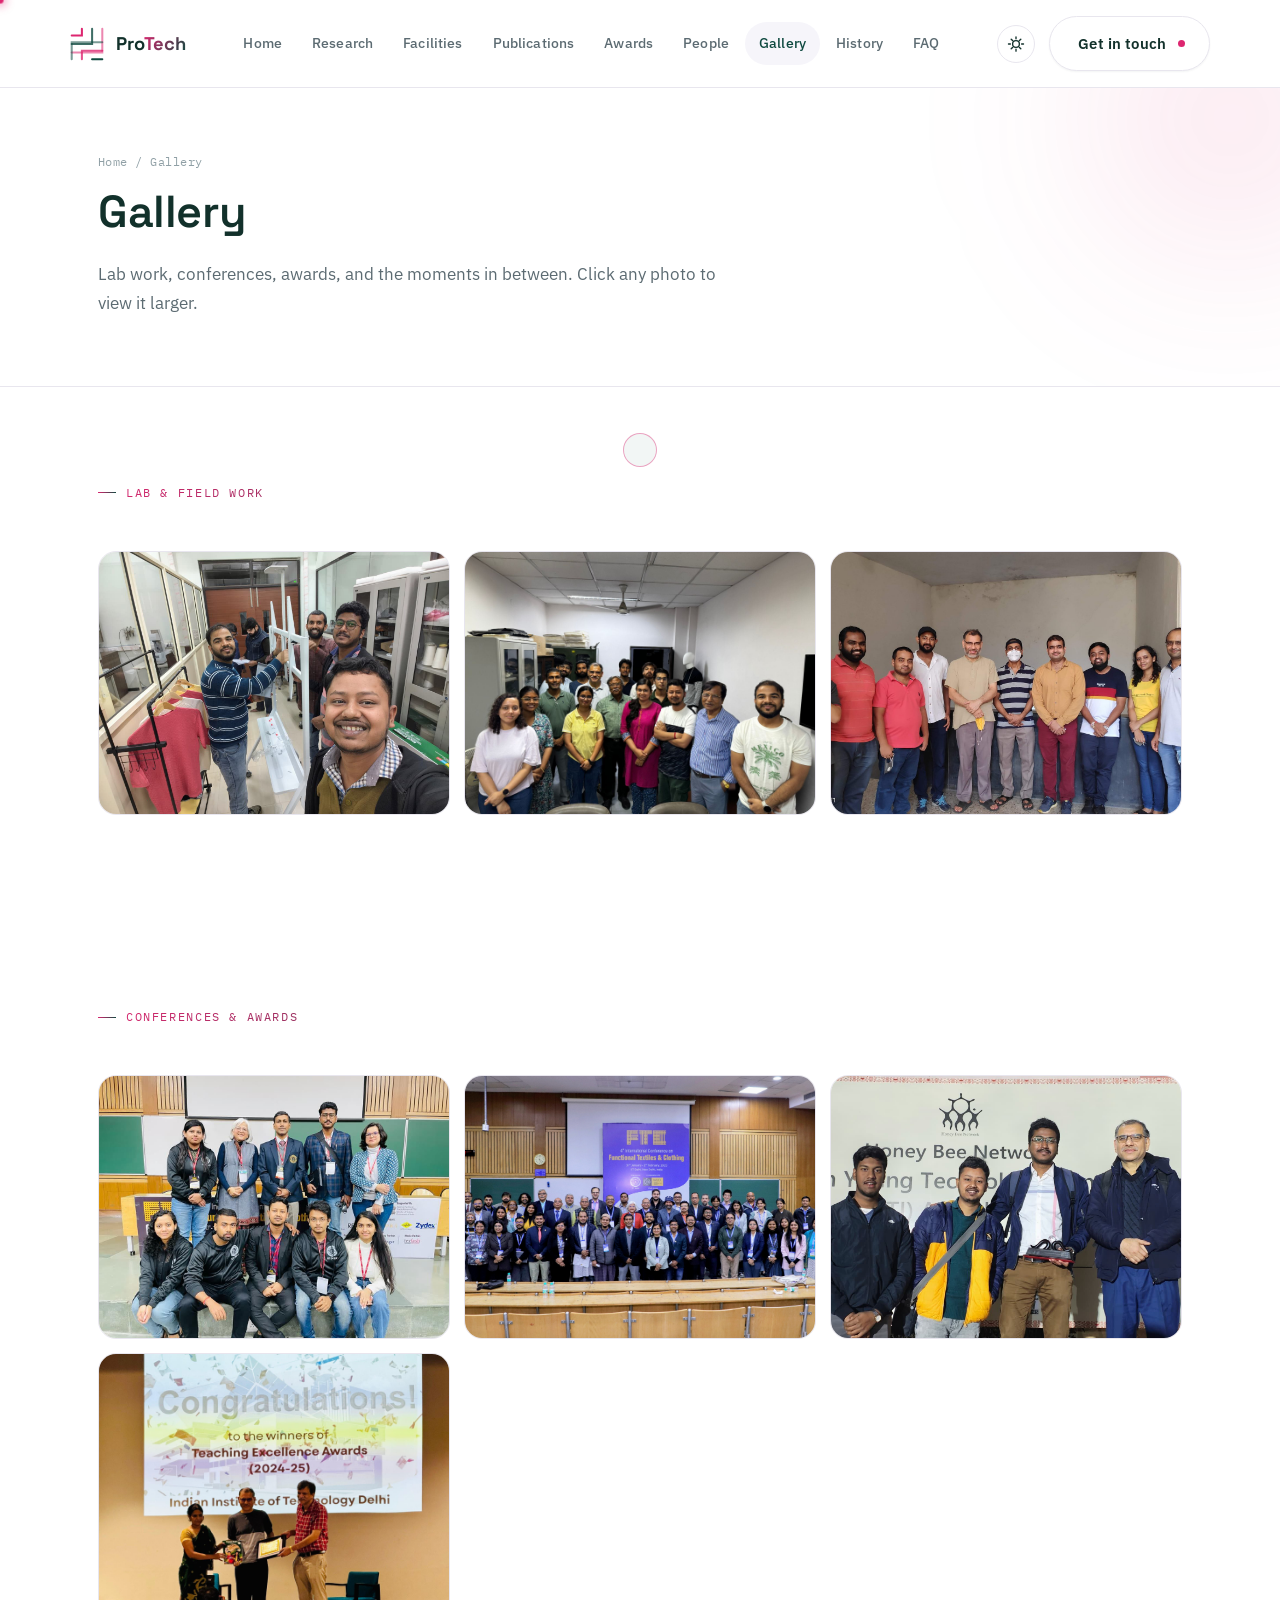
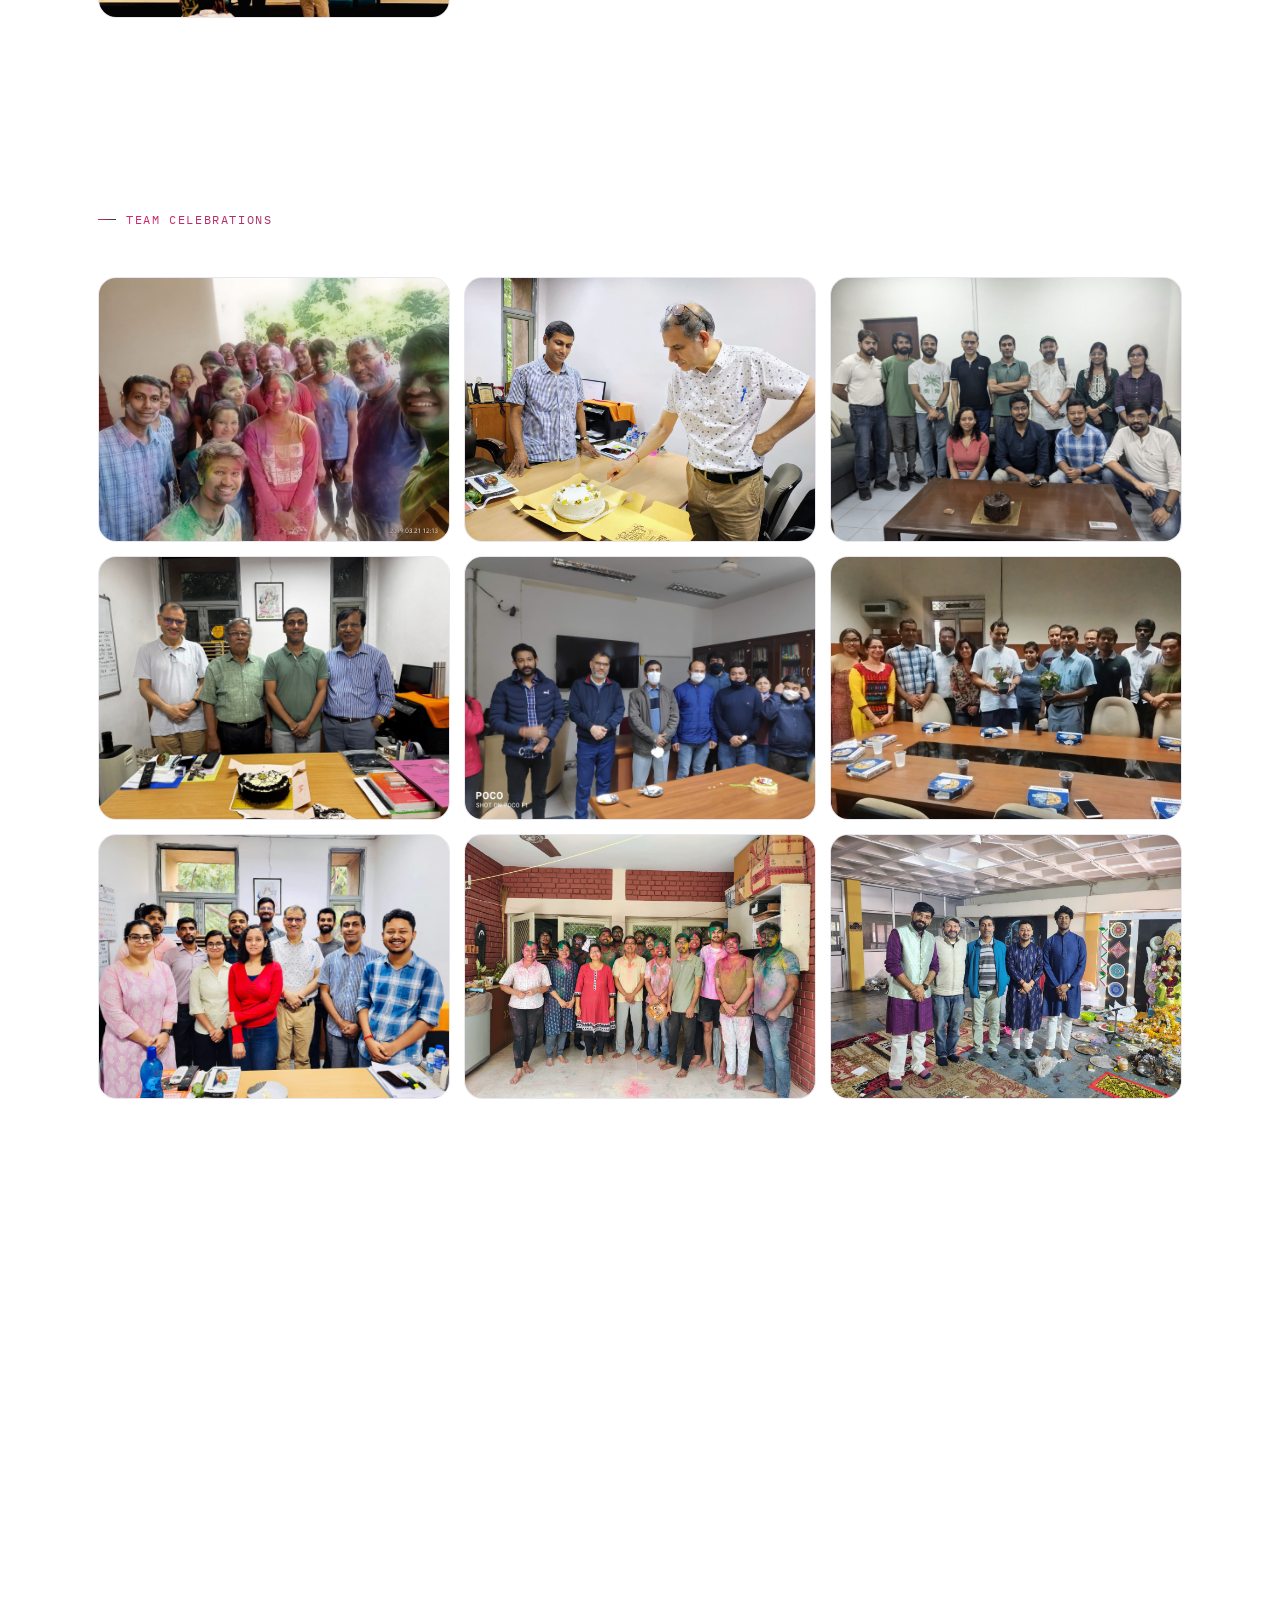
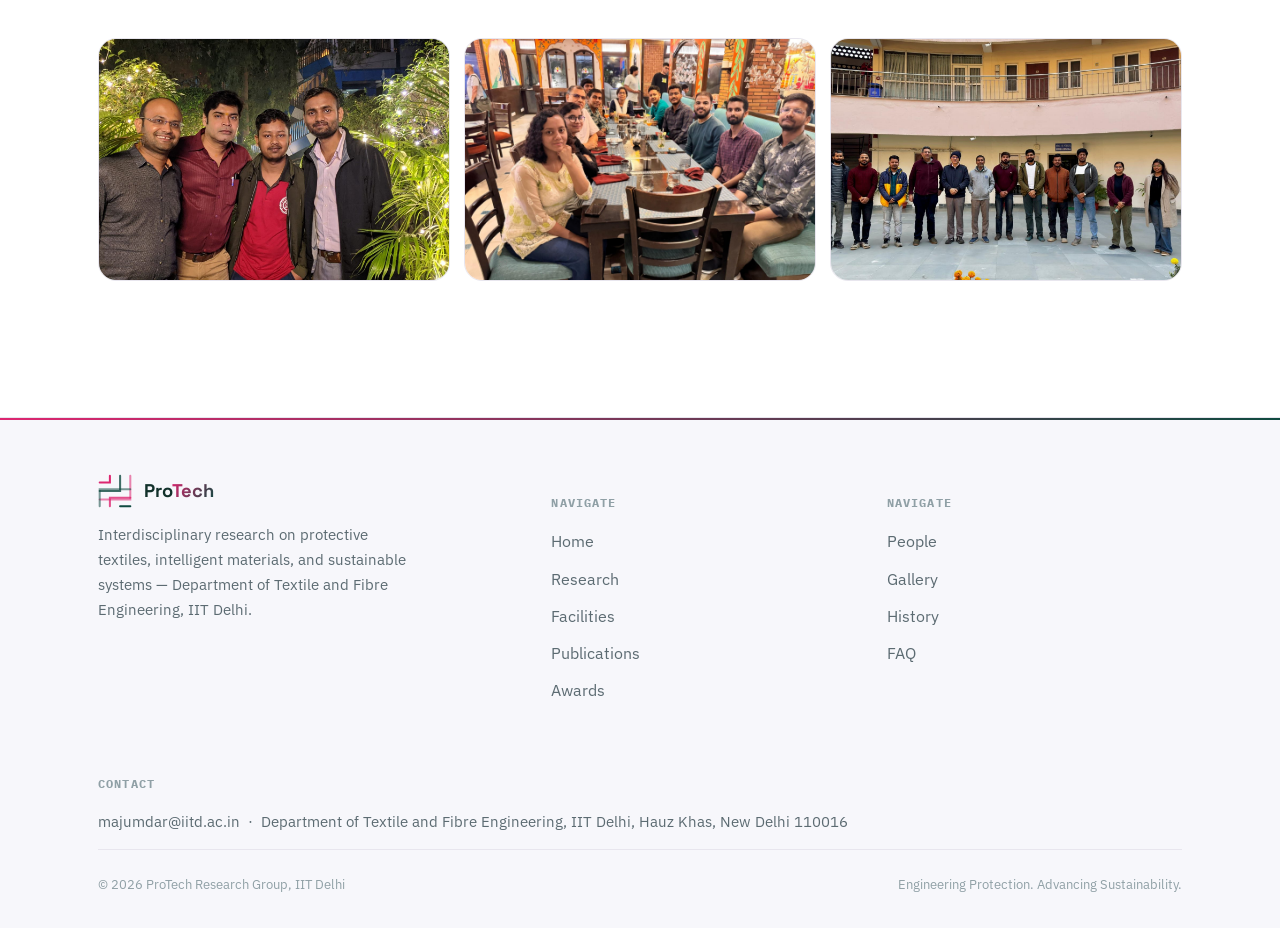
==== commit 068abe1c: "Add files via upload" ====
--- a/gallery.html
+++ b/gallery.html
@@ -47,6 +47,7 @@
   <div class="container">
     <div class="section-head"><div class="eyebrow">Team celebrations</div></div>
     <div class="gallery-grid">
+      <div class="media"><img src="images/gallery/holi-old-celebration.jpg" alt="Old team celebrating Holi together"></div>
       <div class="media"><img src="images/gallery/cake-celebration-office-1.jpg" alt="Cake celebration in Prof. Majumdar's office"></div>
       <div class="media"><img src="images/gallery/cake-celebration-lounge.jpg" alt="Team cake celebration in the common room"></div>
       <div class="media"><img src="images/gallery/cake-celebration-senior-faculty.jpg" alt="Cake celebration with senior faculty"></div>
